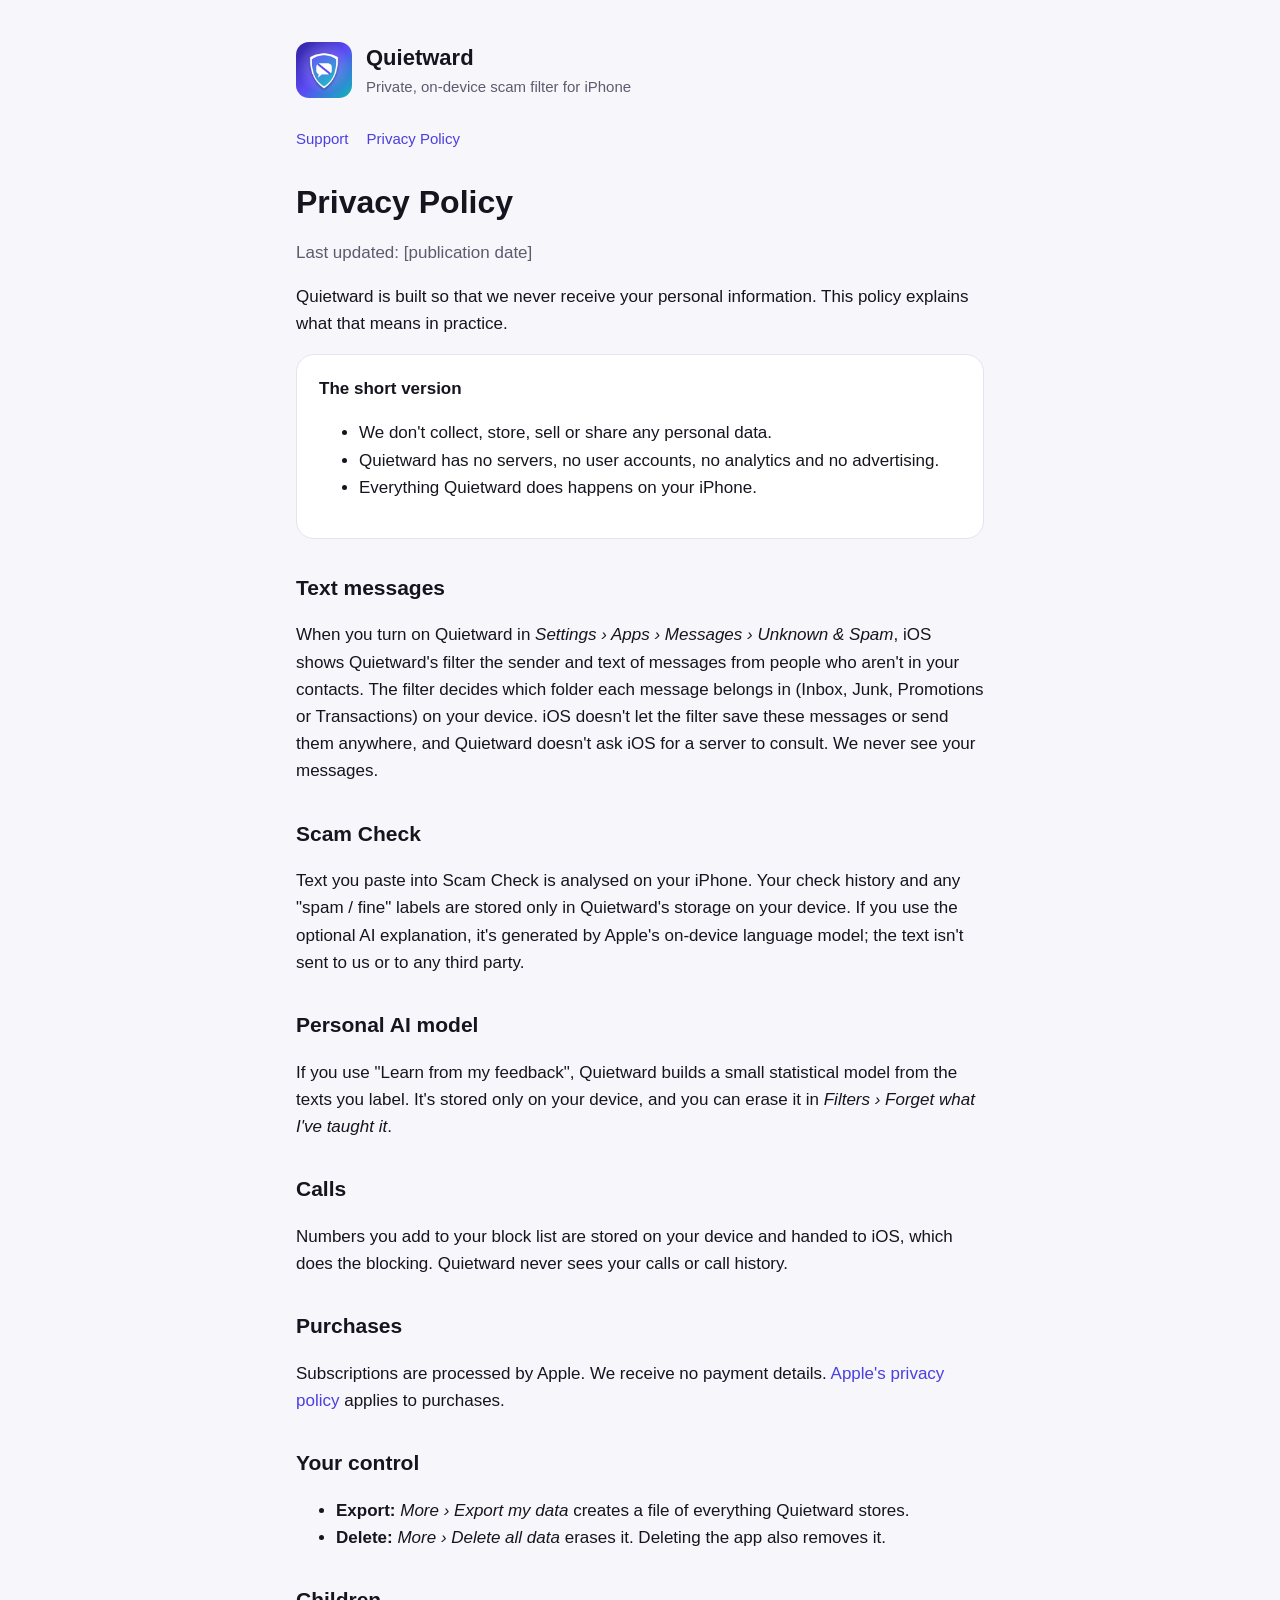
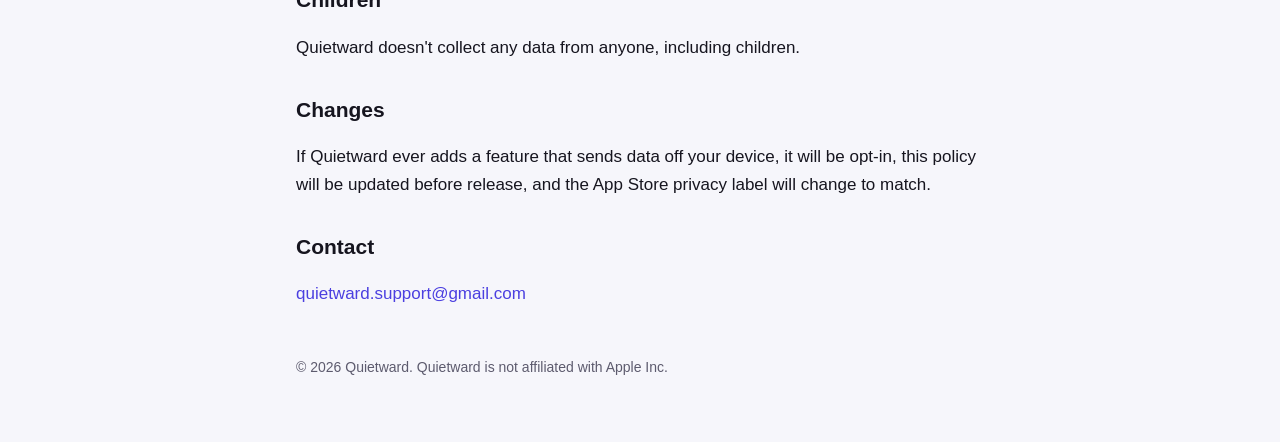
==== privacy.html @ 6fdec91b "Initial commit: Quietward iOS app Privacy-first, on-device SMS and call spam filter for iPhone.  - Q" ====
<!doctype html>
<html lang="en">
<head>
  <meta charset="utf-8">
  <meta name="viewport" content="width=device-width, initial-scale=1">
  <title>Quietward Privacy Policy</title>
  <meta name="description" content="Quietward collects no data. All filtering happens on your iPhone.">
  <link rel="icon" href="icon.png">
  <link rel="stylesheet" href="style.css">
</head>
<body>
<main>
  <header>
    <img src="icon.png" alt="">
    <div>
      <div class="name">Quietward</div>
      <div class="tag">Private, on-device scam filter for iPhone</div>
    </div>
  </header>
  <nav>
    <a href="./">Support</a>
    <a href="privacy.html">Privacy Policy</a>
  </nav>

  <h1>Privacy Policy</h1>
  <p class="muted">Last updated: [publication date]</p>

  <p>Quietward is built so that we never receive your personal information. This policy explains what that means in practice.</p>

  <div class="card">
    <strong>The short version</strong>
    <ul>
      <li>We don't collect, store, sell or share any personal data.</li>
      <li>Quietward has no servers, no user accounts, no analytics and no advertising.</li>
      <li>Everything Quietward does happens on your iPhone.</li>
    </ul>
  </div>

  <h2>Text messages</h2>
  <p>When you turn on Quietward in <em>Settings › Apps › Messages › Unknown &amp; Spam</em>, iOS shows Quietward's filter the sender and text of messages from people who aren't in your contacts. The filter decides which folder each message belongs in (Inbox, Junk, Promotions or Transactions) on your device. iOS doesn't let the filter save these messages or send them anywhere, and Quietward doesn't ask iOS for a server to consult. We never see your messages.</p>

  <h2>Scam Check</h2>
  <p>Text you paste into Scam Check is analysed on your iPhone. Your check history and any "spam / fine" labels are stored only in Quietward's storage on your device. If you use the optional AI explanation, it's generated by Apple's on-device language model; the text isn't sent to us or to any third party.</p>

  <h2>Personal AI model</h2>
  <p>If you use "Learn from my feedback", Quietward builds a small statistical model from the texts you label. It's stored only on your device, and you can erase it in <em>Filters › Forget what I've taught it</em>.</p>

  <h2>Calls</h2>
  <p>Numbers you add to your block list are stored on your device and handed to iOS, which does the blocking. Quietward never sees your calls or call history.</p>

  <h2>Purchases</h2>
  <p>Subscriptions are processed by Apple. We receive no payment details. <a href="https://www.apple.com/legal/privacy/">Apple's privacy policy</a> applies to purchases.</p>

  <h2>Your control</h2>
  <ul>
    <li><strong>Export:</strong> <em>More › Export my data</em> creates a file of everything Quietward stores.</li>
    <li><strong>Delete:</strong> <em>More › Delete all data</em> erases it. Deleting the app also removes it.</li>
  </ul>

  <h2>Children</h2>
  <p>Quietward doesn't collect any data from anyone, including children.</p>

  <h2>Changes</h2>
  <p>If Quietward ever adds a feature that sends data off your device, it will be opt-in, this policy will be updated before release, and the App Store privacy label will change to match.</p>

  <h2>Contact</h2>
  <p><a href="mailto:quietward.support@gmail.com">quietward.support@gmail.com</a></p>

  <footer>© 2026 Quietward. Quietward is not affiliated with Apple Inc.</footer>
</main>
</body>
</html>
---- style.css ----
:root {
  --bg: #f6f6fb;
  --surface: #ffffff;
  --text: #16151f;
  --muted: #5d5b6e;
  --border: #e4e3ee;
  --indigo: #6154fa;
  --teal: #1ac7c2;
  --link: #4b3fe0;
}

@media (prefers-color-scheme: dark) {
  :root {
    --bg: #0e0d16;
    --surface: #181724;
    --text: #efeef8;
    --muted: #a6a4ba;
    --border: #2a2940;
    --link: #9c94ff;
  }
}

* { box-sizing: border-box; }

body {
  margin: 0;
  background: var(--bg);
  color: var(--text);
  font: 17px/1.6 -apple-system, BlinkMacSystemFont, "SF Pro Text", "Segoe UI", Roboto, sans-serif;
}

main {
  max-width: 720px;
  margin: 0 auto;
  padding: 40px 16px 64px;
}

header {
  display: flex;
  align-items: center;
  gap: 14px;
  margin-bottom: 28px;
}

header img {
  width: 56px;
  height: 56px;
  border-radius: 13px;
}

header .name { font-size: 22px; font-weight: 700; }
header .tag { color: var(--muted); font-size: 15px; }

nav { display: flex; gap: 18px; margin-bottom: 32px; font-size: 15px; }

h1 { font-size: 32px; line-height: 1.2; margin: 0 0 8px; }
h2 { font-size: 21px; margin: 32px 0 8px; }
p, li { color: var(--text); }
.muted { color: var(--muted); }

a { color: var(--link); text-decoration: none; }
a:hover { text-decoration: underline; }

.card {
  background: var(--surface);
  border: 1px solid var(--border);
  border-radius: 18px;
  padding: 20px 22px;
  margin: 16px 0;
}

.button {
  display: inline-block;
  background: linear-gradient(135deg, var(--indigo), var(--teal));
  color: #fff;
  font-weight: 600;
  padding: 12px 22px;
  border-radius: 999px;
}
.button:hover { text-decoration: none; opacity: 0.92; }

details { border-top: 1px solid var(--border); padding: 14px 0; }
details:last-of-type { border-bottom: 1px solid var(--border); }
summary { cursor: pointer; font-weight: 600; }
details p { margin: 10px 0 0; }

footer { margin-top: 48px; font-size: 14px; color: var(--muted); }
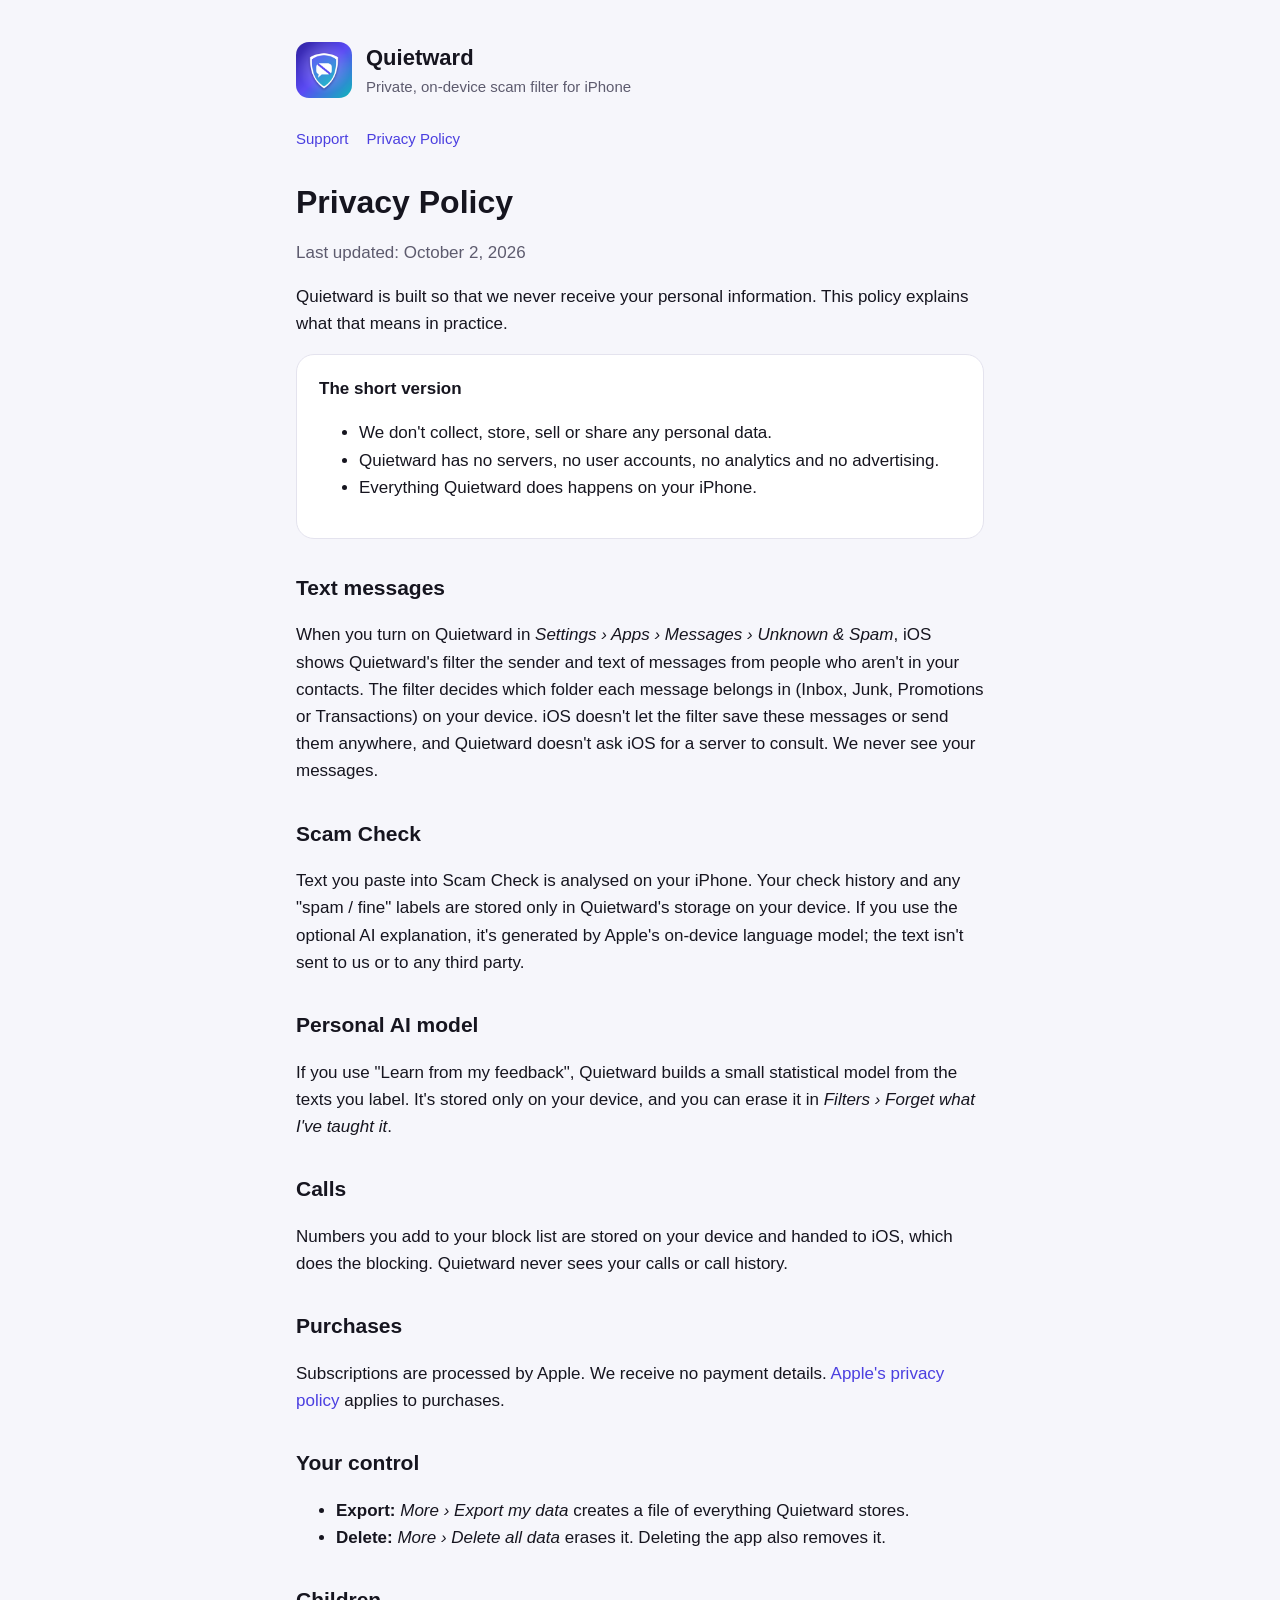
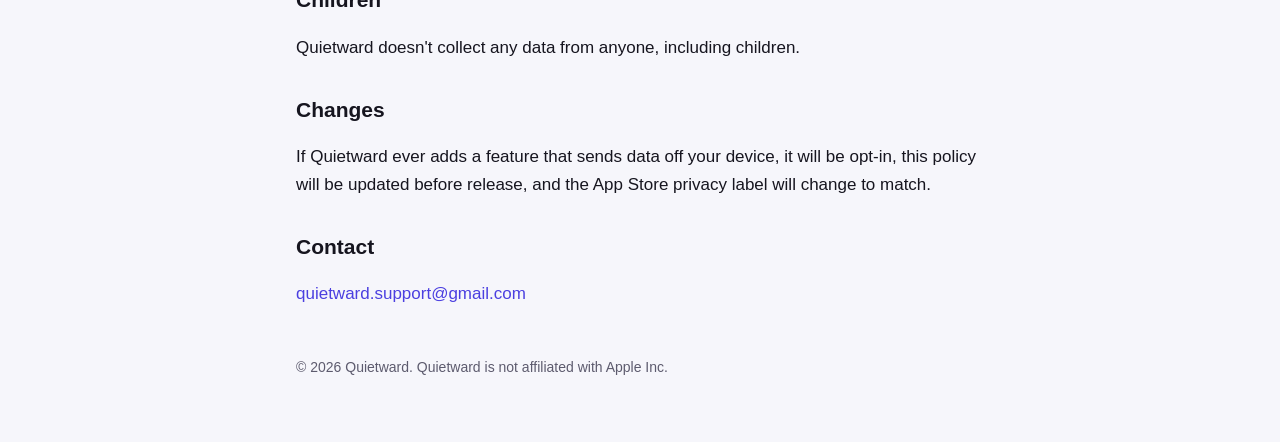
==== commit a2560c17: "Set privacy policy date to October 2, 2026 Co-Authored-By: Claude Opus 5.5 <noreply@anthropic.com>" ====
--- a/privacy.html
+++ b/privacy.html
@@ -23,7 +23,7 @@
   </nav>
 
   <h1>Privacy Policy</h1>
-  <p class="muted">Last updated: [publication date]</p>
+  <p class="muted">Last updated: October 2, 2026</p>
 
   <p>Quietward is built so that we never receive your personal information. This policy explains what that means in practice.</p>
 
